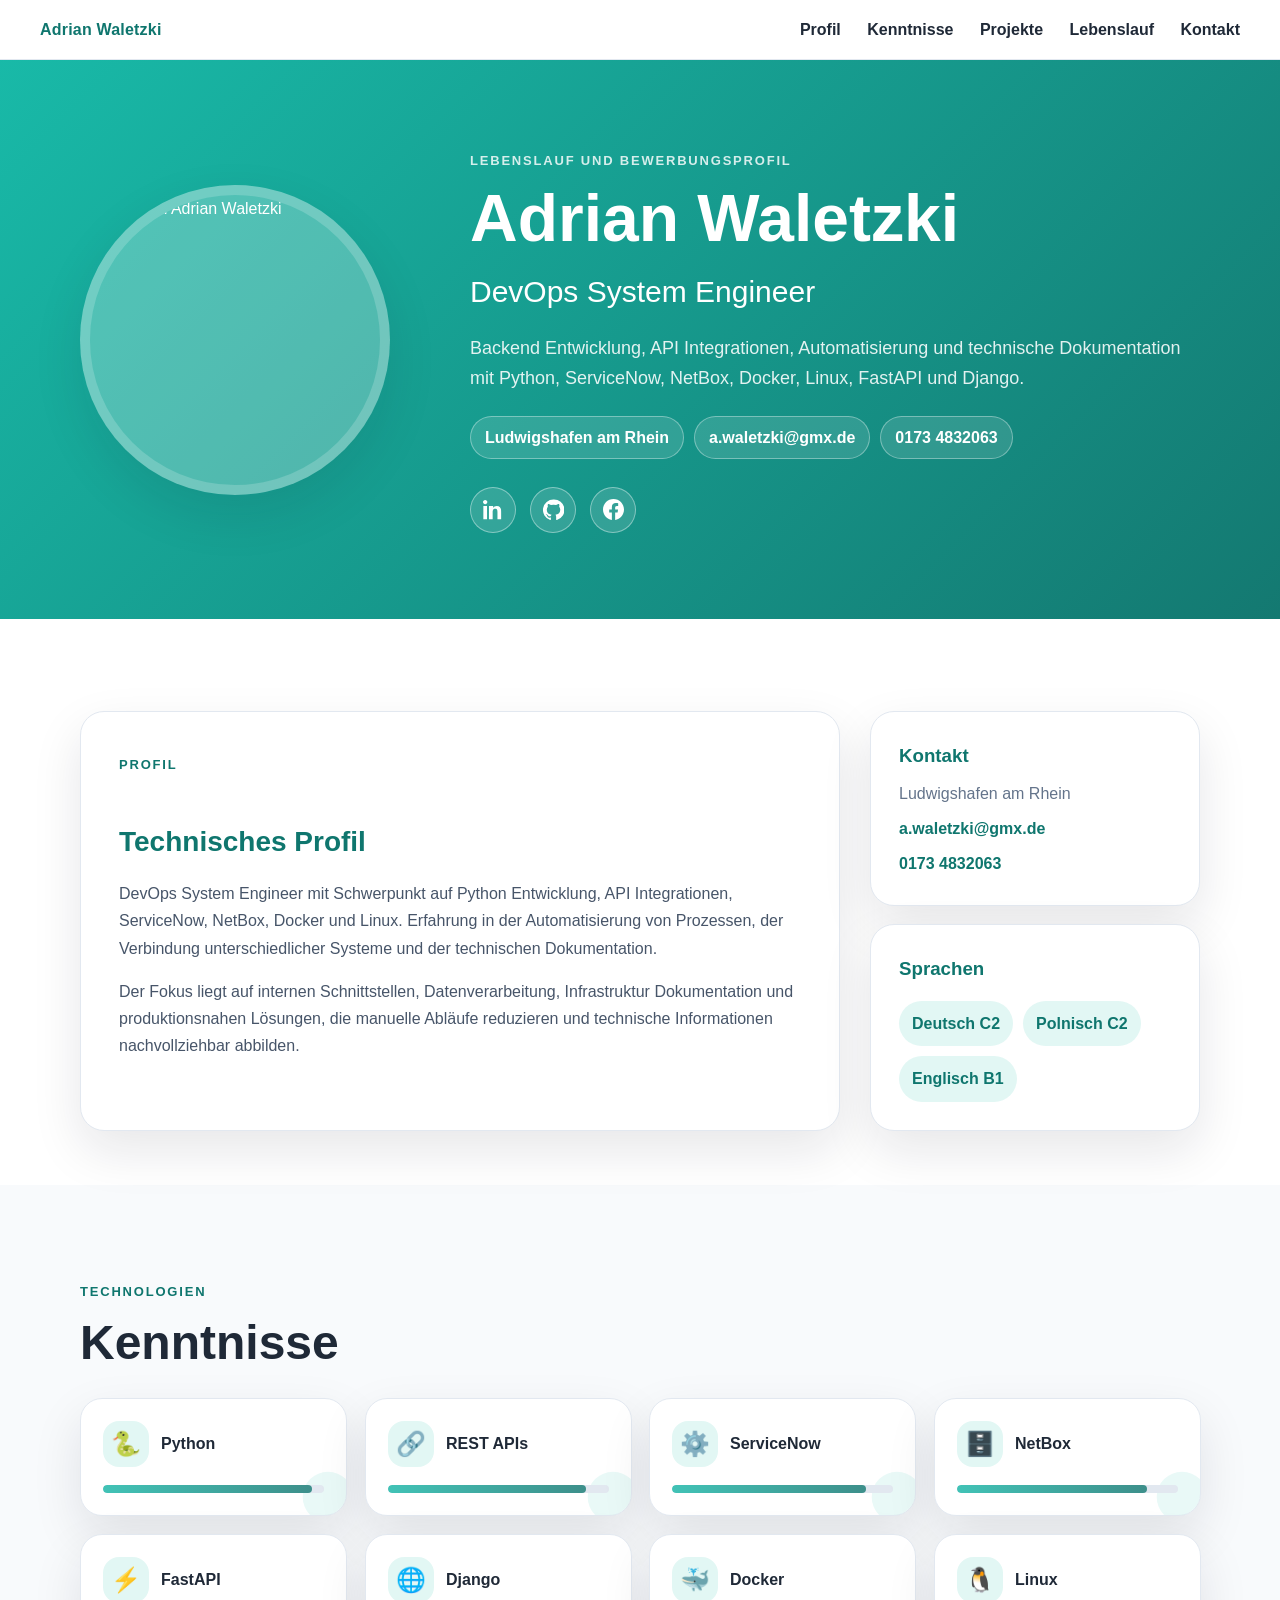
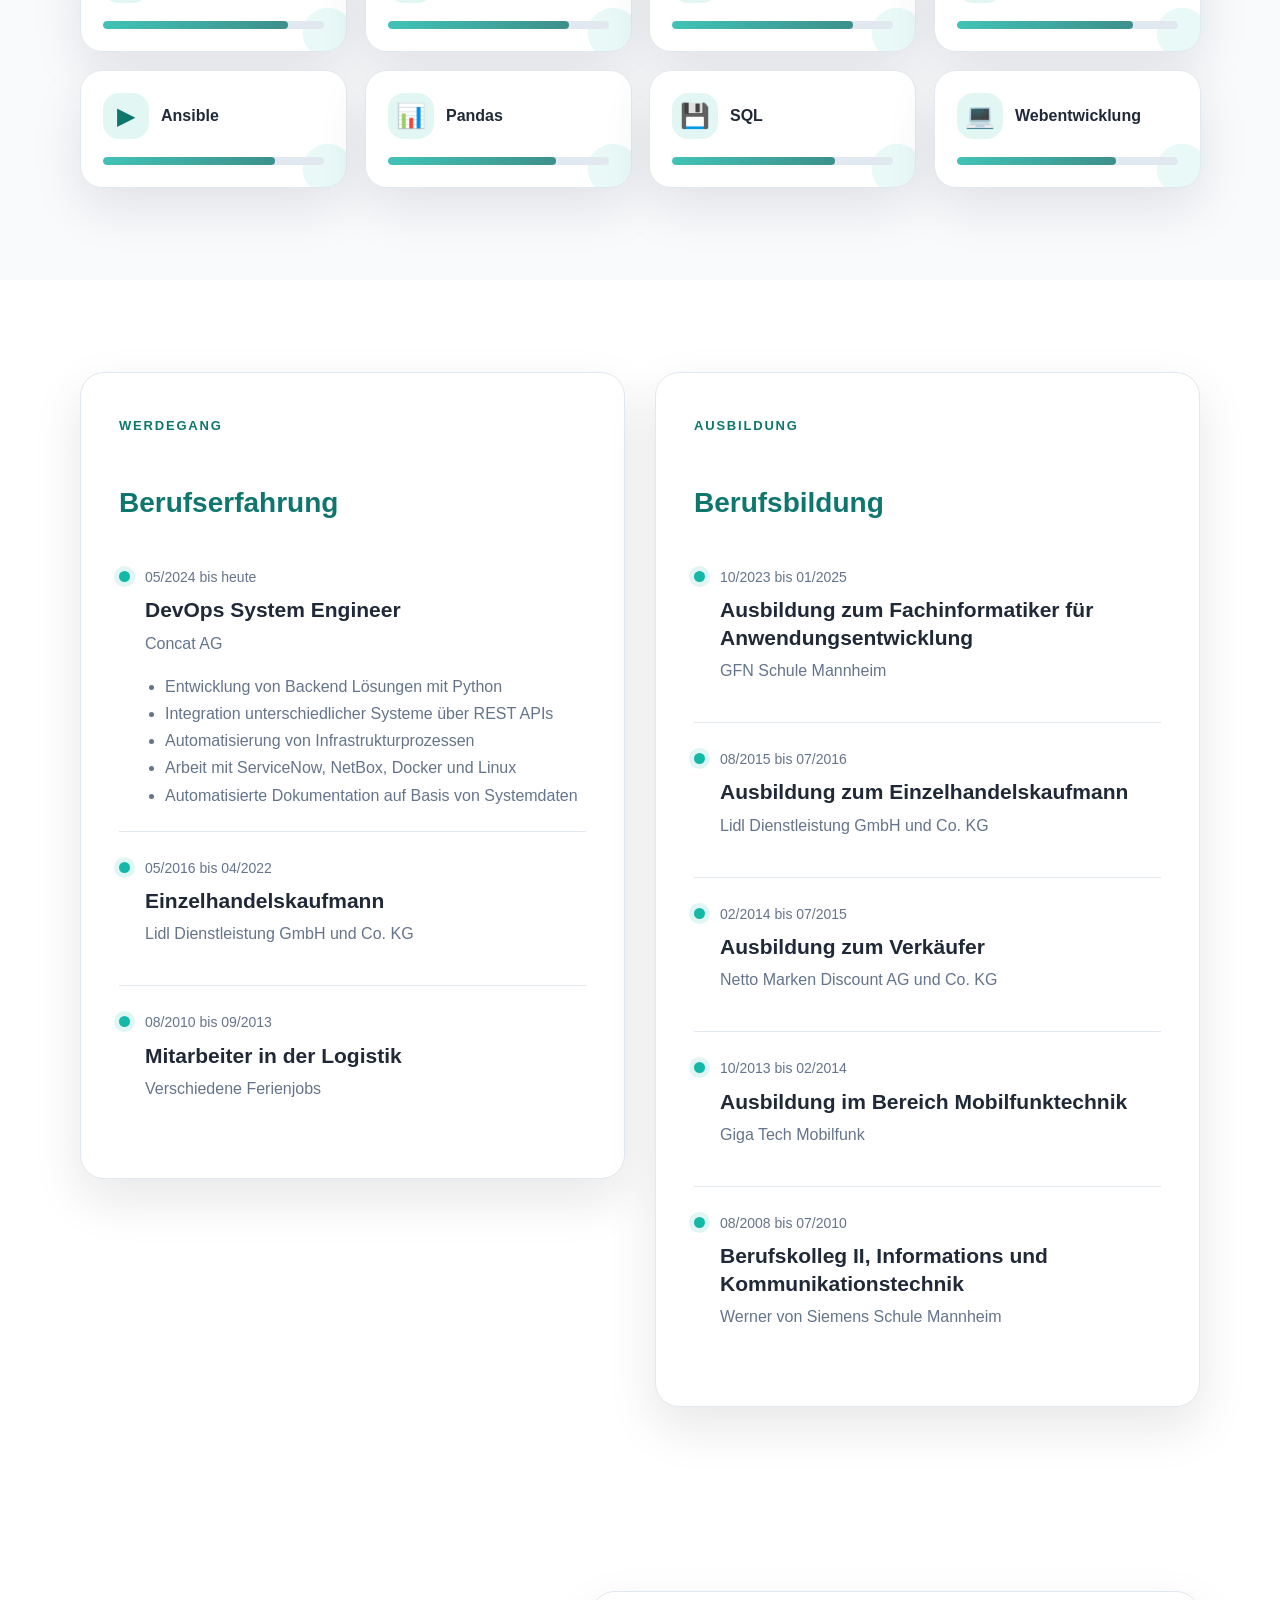
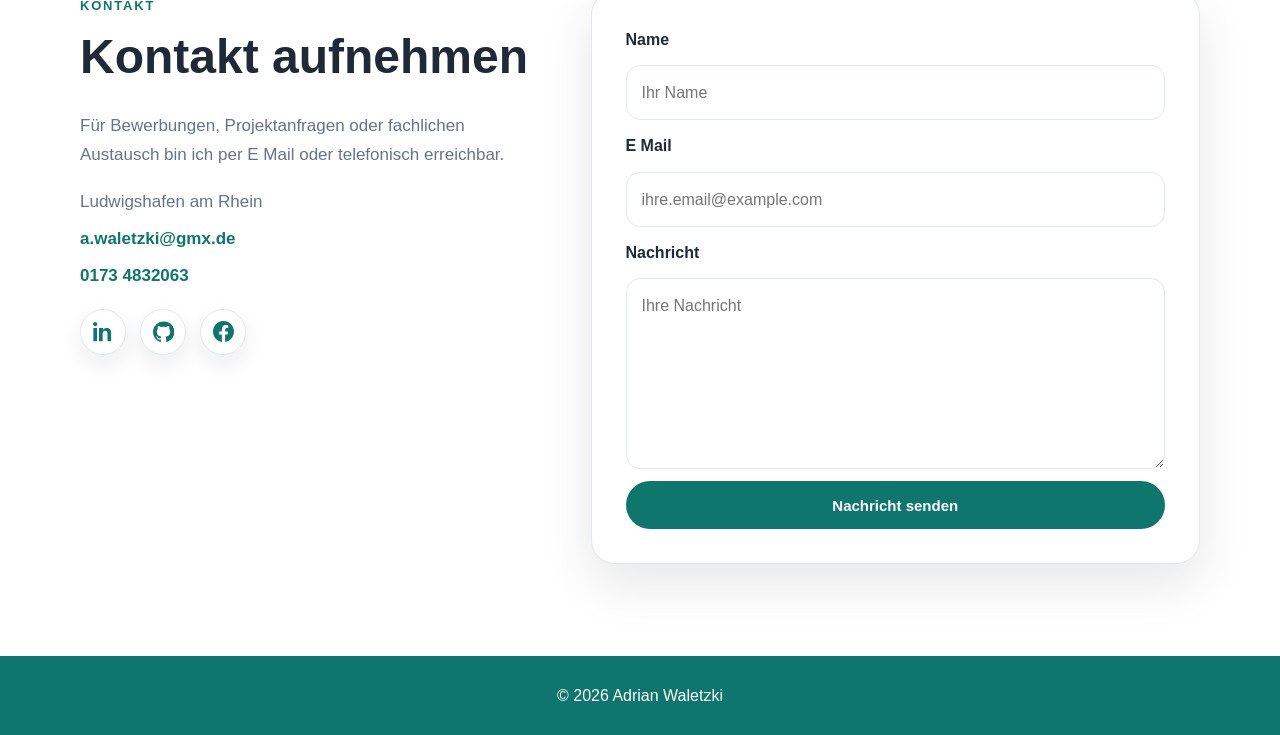
==== lebenslauf.html @ a7248566 "Add files via upload" ====
<!DOCTYPE html>
<html lang="de">
<head>
    <meta charset="UTF-8">
    <meta name="viewport" content="width=device-width, initial-scale=1.0">
    <meta name="description" content="Lebenslauf von Adrian Waletzki, DevOps System Engineer mit Schwerpunkt Python, Automatisierung, ServiceNow, NetBox, FastAPI, Docker und Linux.">
    <title>Lebenslauf | Adrian Waletzki</title>
    <link rel="stylesheet" href="style.css">
</head>
<body>

<nav class="nav">
    <a href="index.html" class="logo">Adrian Waletzki</a>
    <button class="nav-toggle" aria-label="Navigation öffnen">☰</button>
    <div class="nav-links">
        <a href="index.html#profil">Profil</a>
        <a href="index.html#kenntnisse">Kenntnisse</a>
        <a href="index.html#projekte">Projekte</a>
        <a href="lebenslauf.html">Lebenslauf</a>
        <a href="#kontakt">Kontakt</a>
    </div>
</nav>

<header class="cv-hero">
    <div class="container cv-hero-inner">
        <img src="assets/profile.jpg" alt="Profilbild Adrian Waletzki" class="cv-image">
        <div class="cv-hero-content">
            <span class="eyebrow">Lebenslauf und Bewerbungsprofil</span>
            <h1>Adrian Waletzki</h1>
            <h2>DevOps System Engineer</h2>
            <p>Backend Entwicklung, API Integrationen, Automatisierung und technische Dokumentation mit Python, ServiceNow, NetBox, Docker, Linux, FastAPI und Django.</p>
            <div class="cv-quick-info">
                <span>Ludwigshafen am Rhein</span>
                <a href="mailto:a.waletzki@gmx.de">a.waletzki@gmx.de</a>
                <a href="tel:+491734832063">0173 4832063</a>
            </div>
            <div class="social-links" aria-label="Profile und externe Links">
                <a href="https://www.linkedin.com/in/adrian-waletzki-9a94a0368/" target="_blank" rel="noopener noreferrer" aria-label="LinkedIn"><svg viewBox="0 0 24 24"><path d="M4.98 3.5C4.98 4.88 3.86 6 2.5 6S0 4.88 0 3.5 1.12 1 2.5 1s2.48 1.12 2.48 2.5zM.4 8h4.2v15H.4V8zm7.2 0h4.02v2.05h.06c.56-1.06 1.94-2.18 3.99-2.18 4.27 0 5.06 2.81 5.06 6.46V23h-4.2v-7.69c0-1.83-.03-4.19-2.55-4.19-2.56 0-2.95 2-2.95 4.06V23h-4.2V8z"/></svg></a>
                <a href="https://github.com/Adrian-Waletzki" target="_blank" rel="noopener noreferrer" aria-label="GitHub"><svg viewBox="0 0 24 24"><path d="M12 .5A12 12 0 0 0 8.2 23.9c.6.11.82-.26.82-.58v-2.1c-3.34.73-4.04-1.42-4.04-1.42-.55-1.39-1.34-1.76-1.34-1.76-1.09-.75.08-.73.08-.73 1.21.08 1.85 1.24 1.85 1.24 1.07 1.84 2.81 1.31 3.5 1 .11-.78.42-1.31.76-1.61-2.66-.3-5.46-1.33-5.46-5.93 0-1.31.47-2.38 1.24-3.22-.12-.3-.54-1.52.12-3.18 0 0 1.01-.32 3.3 1.23a11.4 11.4 0 0 1 6 0c2.29-1.55 3.3-1.23 3.3-1.23.66 1.66.24 2.88.12 3.18.77.84 1.24 1.91 1.24 3.22 0 4.61-2.8 5.62-5.47 5.92.43.37.81 1.1.81 2.22v3.29c0 .32.22.69.82.58A12 12 0 0 0 12 .5z"/></svg></a>
                <a href="https://www.facebook.com/adrian.waletzki" target="_blank" rel="noopener noreferrer" aria-label="Facebook">
                    <svg viewBox="0 0 24 24"><path d="M24 12.07C24 5.4 18.63 0 12 0S0 5.4 0 12.07C0 18.1 4.39 23.1 10.13 24v-8.44H7.08v-3.49h3.05V9.41c0-3.03 1.79-4.7 4.53-4.7 1.31 0 2.68.24 2.68.24v2.96h-1.5c-1.49 0-1.95.93-1.95 1.88v2.28h3.32l-.53 3.49h-2.79V24C19.61 23.1 24 18.1 24 12.07z"/></svg></a>
                <!-- <a href="#" target="_blank" rel="noopener" aria-label="Instagram"><svg viewBox="0 0 24 24"><path d="M7.5 2h9A5.5 5.5 0 0 1 22 7.5v9a5.5 5.5 0 0 1-5.5 5.5h-9A5.5 5.5 0 0 1 2 16.5v-9A5.5 5.5 0 0 1 7.5 2zm0 2A3.5 3.5 0 0 0 4 7.5v9A3.5 3.5 0 0 0 7.5 20h9a3.5 3.5 0 0 0 3.5-3.5v-9A3.5 3.5 0 0 0 16.5 4h-9zm4.5 3.5A4.5 4.5 0 1 1 12 16.5 4.5 4.5 0 0 1 12 7.5zm0 2A2.5 2.5 0 1 0 12 14.5 2.5 2.5 0 0 0 12 9.5zm4.75-2.75a1 1 0 1 1-1 1 1 1 0 0 1 1-1z"/></svg></a> -->
             </div>
        </div>
    </div>
</header>

<main>
    <section class="section cv-overview-section">
        <div class="container cv-overview-grid">
            <article class="cv-main cv-profile-card">
                <span class="section-label">Profil</span>
                <h2>Technisches Profil</h2>
                <p>DevOps System Engineer mit Schwerpunkt auf Python Entwicklung, API Integrationen, ServiceNow, NetBox, Docker und Linux. Erfahrung in der Automatisierung von Prozessen, der Verbindung unterschiedlicher Systeme und der technischen Dokumentation.</p>
                <p>Der Fokus liegt auf internen Schnittstellen, Datenverarbeitung, Infrastruktur Dokumentation und produktionsnahen Lösungen, die manuelle Abläufe reduzieren und technische Informationen nachvollziehbar abbilden.</p>
            </article>

            <aside class="cv-info-panel">
                <div class="cv-info-card">
                    <h3>Kontakt</h3>
                    <p>Ludwigshafen am Rhein</p>
                    <p><a href="mailto:a.waletzki@gmx.de">a.waletzki@gmx.de</a></p>
                    <p><a href="tel:+491734832063">0173 4832063</a></p>
                </div>
                <div class="cv-info-card">
                    <h3>Sprachen</h3>
                    <div class="language-badges">
                        <span>Deutsch C2</span>
                        <span>Polnisch C2</span>
                        <span>Englisch B1</span>
                    </div>
                </div>
            </aside>
        </div>
    </section>

    <section class="section gray" id="cv-kenntnisse">
        <div class="container">
            <span class="section-label">Technologien</span>
            <h2>Kenntnisse</h2>
            <div class="cv-skill-grid">
                <div class="cv-skill-card" style="--value: 95%"><div class="skill-head"><span class="skill-icon">🐍</span><span>Python</span></div><div class="cv-skill-bar"><span></span></div></div>
                <div class="cv-skill-card" style="--value: 90%"><div class="skill-head"><span class="skill-icon">🔗</span><span>REST APIs</span></div><div class="cv-skill-bar"><span></span></div></div>
                <div class="cv-skill-card" style="--value: 88%"><div class="skill-head"><span class="skill-icon">⚙️</span><span>ServiceNow</span></div><div class="cv-skill-bar"><span></span></div></div>
                <div class="cv-skill-card" style="--value: 86%"><div class="skill-head"><span class="skill-icon">🗄️</span><span>NetBox</span></div><div class="cv-skill-bar"><span></span></div></div>
                <div class="cv-skill-card" style="--value: 84%"><div class="skill-head"><span class="skill-icon">⚡</span><span>FastAPI</span></div><div class="cv-skill-bar"><span></span></div></div>
                <div class="cv-skill-card" style="--value: 82%"><div class="skill-head"><span class="skill-icon">🌐</span><span>Django</span></div><div class="cv-skill-bar"><span></span></div></div>
                <div class="cv-skill-card" style="--value: 82%"><div class="skill-head"><span class="skill-icon">🐳</span><span>Docker</span></div><div class="cv-skill-bar"><span></span></div></div>
                <div class="cv-skill-card" style="--value: 80%"><div class="skill-head"><span class="skill-icon">🐧</span><span>Linux</span></div><div class="cv-skill-bar"><span></span></div></div>
                <div class="cv-skill-card" style="--value: 78%"><div class="skill-head"><span class="skill-icon">▶</span><span>Ansible</span></div><div class="cv-skill-bar"><span></span></div></div>
                <div class="cv-skill-card" style="--value: 76%"><div class="skill-head"><span class="skill-icon">📊</span><span>Pandas</span></div><div class="cv-skill-bar"><span></span></div></div>
                <div class="cv-skill-card" style="--value: 74%"><div class="skill-head"><span class="skill-icon">💾</span><span>SQL</span></div><div class="cv-skill-bar"><span></span></div></div>
                <div class="cv-skill-card" style="--value: 72%"><div class="skill-head"><span class="skill-icon">💻</span><span>Webentwicklung</span></div><div class="cv-skill-bar"><span></span></div></div>
            </div>
        </div>
    </section>

    <section class="section">
        <div class="container cv-content-grid">
            <section class="cv-main">
                <span class="section-label">Werdegang</span>
                <h2>Berufserfahrung</h2>
                <div class="cv-timeline-item">
                    <span>05/2024 bis heute</span>
                    <h3>DevOps System Engineer</h3>
                    <p>Concat AG</p>
                    <ul>
                        <li>Entwicklung von Backend Lösungen mit Python</li>
                        <li>Integration unterschiedlicher Systeme über REST APIs</li>
                        <li>Automatisierung von Infrastrukturprozessen</li>
                        <li>Arbeit mit ServiceNow, NetBox, Docker und Linux</li>
                        <li>Automatisierte Dokumentation auf Basis von Systemdaten</li>
                    </ul>
                </div>
                <div class="cv-timeline-item">
                    <span>05/2016 bis 04/2022</span>
                    <h3>Einzelhandelskaufmann</h3>
                    <p>Lidl Dienstleistung GmbH und Co. KG</p>
                </div>
                <div class="cv-timeline-item">
                    <span>08/2010 bis 09/2013</span>
                    <h3>Mitarbeiter in der Logistik</h3>
                    <p>Verschiedene Ferienjobs</p>
                </div>
            </section>

            <section class="cv-main">
                <span class="section-label">Ausbildung</span>
                <h2>Berufsbildung</h2>
                <div class="cv-timeline-item"><span>10/2023 bis 01/2025</span><h3>Ausbildung zum Fachinformatiker für Anwendungsentwicklung</h3><p>GFN Schule Mannheim</p></div>
                <div class="cv-timeline-item"><span>08/2015 bis 07/2016</span><h3>Ausbildung zum Einzelhandelskaufmann</h3><p>Lidl Dienstleistung GmbH und Co. KG</p></div>
                <div class="cv-timeline-item"><span>02/2014 bis 07/2015</span><h3>Ausbildung zum Verkäufer</h3><p>Netto Marken Discount AG und Co. KG</p></div>
                <div class="cv-timeline-item"><span>10/2013 bis 02/2014</span><h3>Ausbildung im Bereich Mobilfunktechnik</h3><p>Giga Tech Mobilfunk</p></div>
                <div class="cv-timeline-item"><span>08/2008 bis 07/2010</span><h3>Berufskolleg II, Informations und Kommunikationstechnik</h3><p>Werner von Siemens Schule Mannheim</p></div>
            </section>
        </div>
    </section>

    <section id="kontakt" class="section">
        <div class="container contact-layout">
            <div>
                <span class="section-label">Kontakt</span>
                <h2>Kontakt aufnehmen</h2>
                <p>Für Bewerbungen, Projektanfragen oder fachlichen Austausch bin ich per E Mail oder telefonisch erreichbar.</p>
                <div class="contact-box">
                    <p>Ludwigshafen am Rhein</p>
                    <p><a href="mailto:a.waletzki@gmx.de">a.waletzki@gmx.de</a></p>
                    <p><a href="tel:+491734832063">0173 4832063</a></p>
                    <div class="social-links contact-social" aria-label="Weitere Profile">
                        <a href="https://www.linkedin.com/in/adrian-waletzki-9a94a0368/" target="_blank" rel="noopener noreferrer" aria-label="LinkedIn"><svg viewBox="0 0 24 24"><path d="M4.98 3.5C4.98 4.88 3.86 6 2.5 6S0 4.88 0 3.5 1.12 1 2.5 1s2.48 1.12 2.48 2.5zM.4 8h4.2v15H.4V8zm7.2 0h4.02v2.05h.06c.56-1.06 1.94-2.18 3.99-2.18 4.27 0 5.06 2.81 5.06 6.46V23h-4.2v-7.69c0-1.83-.03-4.19-2.55-4.19-2.56 0-2.95 2-2.95 4.06V23h-4.2V8z"/></svg></a>
                        <a href="https://github.com/Adrian-Waletzki" target="_blank" rel="noopener noreferrer" aria-label="GitHub"><svg viewBox="0 0 24 24"><path d="M12 .5A12 12 0 0 0 8.2 23.9c.6.11.82-.26.82-.58v-2.1c-3.34.73-4.04-1.42-4.04-1.42-.55-1.39-1.34-1.76-1.34-1.76-1.09-.75.08-.73.08-.73 1.21.08 1.85 1.24 1.85 1.24 1.07 1.84 2.81 1.31 3.5 1 .11-.78.42-1.31.76-1.61-2.66-.3-5.46-1.33-5.46-5.93 0-1.31.47-2.38 1.24-3.22-.12-.3-.54-1.52.12-3.18 0 0 1.01-.32 3.3 1.23a11.4 11.4 0 0 1 6 0c2.29-1.55 3.3-1.23 3.3-1.23.66 1.66.24 2.88.12 3.18.77.84 1.24 1.91 1.24 3.22 0 4.61-2.8 5.62-5.47 5.92.43.37.81 1.1.81 2.22v3.29c0 .32.22.69.82.58A12 12 0 0 0 12 .5z"/></svg></a>
                        <a href="https://www.facebook.com/adrian.waletzki" target="_blank" rel="noopener noreferrer" aria-label="Facebook">
                            <svg viewBox="0 0 24 24"><path d="M24 12.07C24 5.4 18.63 0 12 0S0 5.4 0 12.07C0 18.1 4.39 23.1 10.13 24v-8.44H7.08v-3.49h3.05V9.41c0-3.03 1.79-4.7 4.53-4.7 1.31 0 2.68.24 2.68.24v2.96h-1.5c-1.49 0-1.95.93-1.95 1.88v2.28h3.32l-.53 3.49h-2.79V24C19.61 23.1 24 18.1 24 12.07z"/></svg></a>
                        <!-- <a href="#" target="_blank" rel="noopener" aria-label="Instagram"><svg viewBox="0 0 24 24"><path d="M7.5 2h9A5.5 5.5 0 0 1 22 7.5v9a5.5 5.5 0 0 1-5.5 5.5h-9A5.5 5.5 0 0 1 2 16.5v-9A5.5 5.5 0 0 1 7.5 2zm0 2A3.5 3.5 0 0 0 4 7.5v9A3.5 3.5 0 0 0 7.5 20h9a3.5 3.5 0 0 0 3.5-3.5v-9A3.5 3.5 0 0 0 16.5 4h-9zm4.5 3.5A4.5 4.5 0 1 1 12 16.5 4.5 4.5 0 0 1 12 7.5zm0 2A2.5 2.5 0 1 0 12 14.5 2.5 2.5 0 0 0 12 9.5zm4.75-2.75a1 1 0 1 1-1 1 1 1 0 0 1 1-1z"/></svg></a> -->
                    </div>
                </div>
            </div>
            <form class="contact-form" action="https://formspree.io/f/mlgkvjvy" method="post">
                <label for="name">Name</label>
                <input id="name" name="name" type="text" placeholder="Ihr Name">
                <label for="email">E Mail</label>
                <input id="email" name="email" type="email" placeholder="ihre.email@example.com">
                <label for="message">Nachricht</label>
                <textarea id="message" name="message" rows="6" placeholder="Ihre Nachricht"></textarea>
                <button class="btn primary" type="submit">Nachricht senden</button>
            </form>
        </div>
    </section>
</main>

<footer>
    <p>© 2026 Adrian Waletzki</p>
</footer>

<script src="script.js"></script>
</body>
</html>
---- style.css ----
:root {
    --primary: #14b8a6;
    --primary-dark: #0f766e;
    --accent: #fb923c;

    --text: #1f2937;
    --muted: #64748b;
    --soft: #f8fafc;
    --line: #e2e8f0;
    --white: #ffffff;

    --shadow: 0 20px 50px rgba(15, 23, 42, 0.10);
    --shadow-hover: 0 28px 70px rgba(15, 23, 42, 0.18);

    --profile-size: 310px;
    --profile-border: 10px solid rgba(255, 255, 255, 0.18);
}

/* =========================================================
   Basis
   ========================================================= */

* {
    box-sizing: border-box;
    margin: 0;
    padding: 0;
}

html {
    scroll-behavior: smooth;
}

body {
    font-family: Arial, Helvetica, sans-serif;
    background: var(--white);
    color: var(--text);
    line-height: 1.7;
}

a {
    color: inherit;
}

.container {
    width: min(1120px, 100%);
    margin: 0 auto;
}

.section {
    padding: 92px 20px;
}

.gray {
    background: var(--soft);
}

.section h2 {
    font-size: clamp(32px, 4vw, 48px);
    line-height: 1.15;
    margin-bottom: 28px;
}

.eyebrow,
.section-label,
.project-tag {
    display: inline-block;
    color: var(--primary-dark);
    font-size: 13px;
    letter-spacing: 1.8px;
    text-transform: uppercase;
    font-weight: 800;
    margin-bottom: 12px;
}

.hidden {
    opacity: 0;
    transform: translateY(24px);
}

.visible {
    opacity: 1;
    transform: translateY(0);
    transition: opacity 0.55s ease, transform 0.55s ease;
}

/* =========================================================
   Navigation
   ========================================================= */

.nav {
    position: sticky;
    top: 0;
    z-index: 100;
    background: rgba(255, 255, 255, 0.94);
    border-bottom: 1px solid var(--line);
    padding: 16px 40px;
    display: flex;
    justify-content: space-between;
    align-items: center;
    backdrop-filter: blur(16px);
}

.nav a {
    color: var(--text);
    text-decoration: none;
    margin-left: 22px;
    font-weight: 600;
}

.nav .logo {
    margin-left: 0;
    color: var(--primary-dark);
    font-weight: 800;
    letter-spacing: 0.2px;
}

.nav a:hover {
    color: var(--primary);
}

.nav-toggle {
    display: none;
    border: 0;
    background: transparent;
    font-size: 28px;
    color: var(--primary-dark);
    cursor: pointer;
}

/* =========================================================
   Startseite Hero
   ========================================================= */

.hero {
    min-height: 760px;
    background: linear-gradient(135deg, rgba(20, 184, 166, 0.97), rgba(15, 118, 110, 0.96));
    color: var(--white);
    display: flex;
    align-items: center;
    position: relative;
    overflow: hidden;
}

.hero::after {
    content: "PORTFOLIO";
    position: absolute;
    right: -40px;
    bottom: 35px;
    font-size: 118px;
    font-weight: 900;
    letter-spacing: 8px;
    color: rgba(255, 255, 255, 0.08);
}

.hero-inner {
    width: min(1160px, calc(100% - 40px));
    margin: 0 auto;
    display: grid;
    grid-template-columns: 320px 1fr;
    gap: 70px;
    align-items: center;
    position: relative;
    z-index: 1;
}

.hero-photo-wrap {
    width: var(--profile-size);
    height: var(--profile-size);
    border-radius: 50%;
    padding: 12px;
    background: rgba(255, 255, 255, 0.18);
    box-shadow: var(--shadow);
}

.profile-image {
    width: 100%;
    height: 100%;
    object-fit: cover;
    border-radius: 50%;
    background: rgba(255, 255, 255, 0.25);
}

.eyebrow {
    color: rgba(255, 255, 255, 0.82);
}

.hero h1 {
    font-size: clamp(48px, 7vw, 92px);
    line-height: 0.98;
    margin-bottom: 18px;
    letter-spacing: 1px;
}

.hero h2 {
    font-size: clamp(22px, 3vw, 36px);
    font-weight: 400;
    margin-bottom: 20px;
}

.hero p {
    max-width: 740px;
    color: rgba(255, 255, 255, 0.88);
    font-size: 18px;
}

.hero-buttons,
.social-links {
    display: flex;
    flex-wrap: wrap;
    gap: 14px;
    margin-top: 28px;
}

/* =========================================================
   Buttons und Social Icons
   ========================================================= */

.btn {
    display: inline-flex;
    align-items: center;
    justify-content: center;
    min-height: 48px;
    padding: 12px 24px;
    border-radius: 999px;
    text-decoration: none;
    font-weight: 800;
    border: 1px solid transparent;
    cursor: pointer;
    font-size: 15px;
    transition: transform 0.25s ease, box-shadow 0.25s ease, background 0.25s ease;
}

.btn:hover {
    transform: translateY(-2px);
    box-shadow: 0 14px 28px rgba(15, 23, 42, 0.18);
}

.btn.primary {
    background: var(--white);
    color: var(--primary-dark);
}

.btn.secondary {
    color: var(--white);
    border-color: rgba(255, 255, 255, 0.45);
}

.contact-form .btn.primary {
    background: var(--primary-dark);
    color: var(--white);
}

.social-links a {
    width: 46px;
    height: 46px;
    display: inline-flex;
    align-items: center;
    justify-content: center;
    color: var(--white);
    text-decoration: none;
    border: 1px solid rgba(255, 255, 255, 0.40);
    border-radius: 50%;
    background: rgba(255, 255, 255, 0.13);
    transition: transform 0.25s ease, box-shadow 0.25s ease, background 0.25s ease, border-color 0.25s ease;
}

.social-links a:hover {
    transform: translateY(-4px) scale(1.08);
    background: var(--white);
    border-color: var(--white);
    color: var(--primary-dark);
    box-shadow: 0 18px 36px rgba(15, 23, 42, 0.20);
}

.social-links svg {
    width: 21px;
    height: 21px;
    fill: currentColor;
}

.contact-social {
    margin-top: 18px;
}

.contact-social a {
    color: var(--primary-dark);
    border-color: var(--line);
    background: var(--white);
    box-shadow: 0 10px 22px rgba(15, 23, 42, 0.08);
}

.contact-social a:hover {
    color: var(--white);
    background: var(--primary-dark);
    border-color: var(--primary-dark);
}

/* =========================================================
   Startseite Inhalte
   ========================================================= */

.two-column,
.contact-layout {
    display: grid;
    grid-template-columns: 0.85fr 1.15fr;
    gap: 60px;
    align-items: start;
}

.text-block p,
.contact-layout p {
    color: var(--muted);
    margin-bottom: 18px;
    font-size: 17px;
}

.highlight-list {
    display: grid;
    gap: 18px;
}

.highlight-list div {
    background: var(--white);
    border: 1px solid var(--line);
    border-radius: 18px;
    padding: 18px 22px;
    box-shadow: 0 12px 28px rgba(15, 23, 42, 0.07);
}

/* =========================================================
   Skill Karten Startseite
   ========================================================= */

.skills-grid {
    display: grid;
    grid-template-columns: repeat(3, 1fr);
    gap: 18px;
}

.skill-card {
    position: relative;
    overflow: hidden;
    background: var(--white);
    border: 1px solid var(--line);
    border-radius: 24px;
    box-shadow: var(--shadow);
    padding: 24px;
    transition: transform 0.28s ease, box-shadow 0.28s ease, border-color 0.28s ease;
    will-change: transform;
}

.skill-card::before {
    content: "";
    position: absolute;
    inset: 0;
    background: linear-gradient(135deg, rgba(20, 184, 166, 0.12), rgba(251, 146, 60, 0.10));
    opacity: 0;
    transition: opacity 0.28s ease;
    pointer-events: none;
}

.skill-card::after {
    content: attr(data-watermark);
    position: absolute;
    right: 16px;
    bottom: -20px;
    font-size: 86px;
    font-weight: 900;
    line-height: 1;
    color: rgba(15, 118, 110, 0.055);
    pointer-events: none;
    transition: transform 0.28s ease, color 0.28s ease;
}

.skill-card:hover {
    transform: translateY(-8px) scale(1.025);
    border-color: rgba(20, 184, 166, 0.45);
    box-shadow: var(--shadow-hover);
}

.skill-card:hover::before {
    opacity: 1;
}

.skill-card:hover::after {
    transform: scale(1.08) translateY(-4px);
    color: rgba(15, 118, 110, 0.10);
}

.skill-head {
    display: flex;
    align-items: center;
    gap: 12px;
    position: relative;
    z-index: 2;
}

.skill-icon {
    width: 46px;
    height: 46px;
    border-radius: 16px;
    display: inline-flex;
    align-items: center;
    justify-content: center;
    background: rgba(20, 184, 166, 0.12);
    color: var(--primary-dark);
    font-size: 24px;
    transition: transform 0.28s ease, background 0.28s ease, box-shadow 0.28s ease, color 0.28s ease;
}

.skill-card span {
    display: block;
    color: var(--primary-dark);
    font-size: 22px;
    font-weight: 800;
    margin-bottom: 8px;
    position: relative;
}

.skill-card small {
    color: var(--muted);
    position: relative;
}

.skill-card:hover .skill-icon {
    transform: scale(1.14) rotate(-4deg);
    background: var(--primary-dark);
    color: var(--white);
    box-shadow: 0 14px 28px rgba(15, 118, 110, 0.20);
}

/* =========================================================
   Balken "Was ich einbringe"
   ========================================================= */

.highlight-bar {
    position: relative;
    overflow: hidden;
    background: var(--white);
    border: 1px solid var(--line);
    border-radius: 20px;
    padding: 20px 24px;
    min-height: 74px;
    box-shadow: 0 12px 28px rgba(15, 23, 42, 0.07);
    display: flex;
    align-items: center;
    justify-content: space-between;
    gap: 18px;
    transition: transform 0.28s ease, box-shadow 0.28s ease, border-color 0.28s ease;
}

.highlight-bar::before {
    content: "";
    position: absolute;
    inset: 0 auto 0 0;
    width: 0;
    background: linear-gradient(90deg, rgba(20, 184, 166, 0.18), rgba(20, 184, 166, 0.07));
    transition: width 0.85s cubic-bezier(0.2, 0.8, 0.2, 1);
}

.highlight-bar::after {
    content: "";
    position: absolute;
    left: 18px;
    right: 18px;
    bottom: 12px;
    height: 7px;
    border-radius: 999px;
    background: linear-gradient(90deg, var(--primary), var(--primary-dark));
    width: 0;
    max-width: calc(100% - 36px);
    transition: width 0.85s cubic-bezier(0.2, 0.8, 0.2, 1);
}

.highlight-bar span,
.highlight-bar strong {
    position: relative;
    z-index: 2;
}

.highlight-bar strong {
    color: var(--primary-dark);
    font-size: 18px;
}

.highlight-bar:hover,
.highlight-bar.visible {
    transform: translateY(-6px);
    border-color: rgba(20, 184, 166, 0.45);
    box-shadow: var(--shadow-hover);
}

.highlight-bar:hover::before,
.highlight-bar.visible::before,
.highlight-bar:hover::after,
.highlight-bar.visible::after {
    width: var(--value);
}

/* =========================================================
   Projektkarten
   ========================================================= */

.project-grid {
    display: grid;
    grid-template-columns: repeat(2, 1fr);
    gap: 22px;
}

.project-card {
    position: relative;
    overflow: hidden;
    background: var(--white);
    border: 1px solid var(--line);
    border-radius: 24px;
    box-shadow: var(--shadow);
    padding: 28px;
    transition: transform 0.28s ease, box-shadow 0.28s ease, border-color 0.28s ease;
    will-change: transform;
}

.project-card::before {
    content: "";
    position: absolute;
    inset: 0;
    background: linear-gradient(135deg, rgba(20, 184, 166, 0.12), rgba(251, 146, 60, 0.10));
    opacity: 0;
    transition: opacity 0.28s ease;
    pointer-events: none;
}

.project-card::after {
    content: "";
    position: absolute;
    top: 0;
    left: 28px;
    right: 28px;
    height: 4px;
    border-radius: 0 0 999px 999px;
    background: linear-gradient(90deg, var(--primary), var(--accent));
    transform: scaleX(0.22);
    transform-origin: left;
    transition: transform 0.28s ease;
}

.project-card:hover {
    transform: translateY(-8px) scale(1.025);
    border-color: rgba(20, 184, 166, 0.45);
    box-shadow: var(--shadow-hover);
}

.project-card:hover::before {
    opacity: 1;
}

.project-card:hover::after {
    transform: scaleX(1);
}

.project-card h3 {
    font-size: 23px;
    line-height: 1.25;
    margin-bottom: 14px;
    position: relative;
}

.project-card p {
    color: var(--muted);
    position: relative;
}

.project-tag {
    color: var(--primary-dark);
    margin-bottom: 14px;
    position: relative;
}

/* =========================================================
   Kontakt
   ========================================================= */

.contact-box {
    max-width: 650px;
    margin: 0;
    text-align: left;
}

.contact-box p {
    margin-bottom: 8px;
    color: var(--muted);
}

.contact-box a {
    color: var(--primary-dark);
    text-decoration: none;
    font-weight: 700;
}

.contact-form {
    background: var(--white);
    border: 1px solid var(--line);
    border-radius: 24px;
    box-shadow: var(--shadow);
    padding: 34px;
    display: grid;
    gap: 12px;
}

.contact-form label {
    font-weight: 800;
    color: var(--text);
}

.contact-form input,
.contact-form textarea {
    width: 100%;
    border: 1px solid var(--line);
    border-radius: 14px;
    padding: 13px 15px;
    font: inherit;
    color: var(--text);
    outline: none;
}

.contact-form input:focus,
.contact-form textarea:focus {
    border-color: var(--primary);
    box-shadow: 0 0 0 4px rgba(20, 184, 166, 0.12);
}

/* =========================================================
   Lebenslauf Hero
   Profilbild ist bewusst auf die gleiche sichtbare Größe
   wie auf der Startseite gesetzt.
   ========================================================= */

.cv-hero {
    background: linear-gradient(135deg, rgba(20, 184, 166, 0.98), rgba(15, 118, 110, 0.98));
    color: var(--white);
    padding: 86px 20px;
}

.cv-hero-inner {
    display: grid;
    grid-template-columns: 320px 1fr;
    gap: 70px;
    align-items: center;
}

.cv-image {
    width: var(--profile-size);
    height: var(--profile-size);
    object-fit: cover;
    border-radius: 50%;
    border: var(--profile-border);
    box-shadow: var(--shadow);
    background: rgba(255, 255, 255, 0.25);
}

.cv-hero-content h1 {
    font-size: clamp(42px, 6vw, 66px);
    line-height: 1.05;
    margin-bottom: 12px;
}

.cv-hero-content h2 {
    font-size: clamp(22px, 3vw, 30px);
    font-weight: 500;
    margin-bottom: 16px;
}

.cv-hero-content p {
    max-width: 780px;
    color: rgba(255, 255, 255, 0.88);
    font-size: 18px;
}

.cv-quick-info {
    display: flex;
    flex-wrap: wrap;
    gap: 10px;
    margin-top: 22px;
}

.cv-quick-info span,
.cv-quick-info a {
    color: var(--white);
    text-decoration: none;
    border: 1px solid rgba(255, 255, 255, 0.35);
    background: rgba(255, 255, 255, 0.12);
    border-radius: 999px;
    padding: 7px 14px;
    font-weight: 700;
}

/* =========================================================
   Lebenslauf Profilbereich
   ========================================================= */

.cv-overview-section {
    padding-bottom: 54px;
}

.cv-overview-grid {
    display: grid;
    grid-template-columns: 1fr 330px;
    gap: 30px;
    align-items: stretch;
}

.cv-main,
.cv-info-card {
    background: var(--white);
    border: 1px solid var(--line);
    border-radius: 24px;
    box-shadow: var(--shadow);
}

.cv-main {
    padding: 38px;
}

.cv-main h2,
.cv-profile-card h2,
.cv-info-card h3 {
    color: var(--primary-dark);
}

.cv-main h2 {
    font-size: 28px;
    margin-bottom: 22px;
    margin-top: 38px;
}

.cv-main h2:first-child {
    margin-top: 0;
}

.cv-main p {
    text-align: left;
    margin: 0 0 16px;
    color: #475569;
}

.cv-info-panel {
    display: grid;
    gap: 18px;
}

.cv-info-card {
    padding: 28px;
}

.cv-info-card p {
    color: var(--muted);
    margin-top: 8px;
}

.cv-info-card a {
    color: var(--primary-dark);
    text-decoration: none;
    font-weight: 800;
}

.language-badges {
    display: flex;
    flex-wrap: wrap;
    gap: 10px;
    margin-top: 16px;
}

.language-badges span {
    border-radius: 999px;
    padding: 9px 13px;
    background: rgba(20, 184, 166, 0.12);
    color: var(--primary-dark);
    font-weight: 800;
}

/* =========================================================
   Lebenslauf Technologien
   ========================================================= */

.cv-skill-grid {
    display: grid;
    grid-template-columns: repeat(4, 1fr);
    gap: 18px;
}

.cv-skill-card {
    position: relative;
    overflow: hidden;
    background: var(--white);
    border: 1px solid var(--line);
    border-radius: 22px;
    box-shadow: var(--shadow);
    padding: 22px;
    transition: transform 0.28s ease, box-shadow 0.28s ease, border-color 0.28s ease, background 0.28s ease;
    will-change: transform;
    cursor: pointer;
}

.cv-skill-card::before {
    content: "";
    position: absolute;
    inset: 0;
    background: linear-gradient(135deg, rgba(20, 184, 166, 0.14), rgba(251, 146, 60, 0.10));
    opacity: 0;
    transition: opacity 0.28s ease;
    pointer-events: none;
}

.cv-skill-card::after {
    content: "";
    position: absolute;
    right: -28px;
    bottom: -28px;
    width: 92px;
    height: 92px;
    border-radius: 50%;
    background: rgba(20, 184, 166, 0.09);
    transform: scale(0.55);
    transition: transform 0.28s ease, background 0.28s ease;
    pointer-events: none;
}

.cv-skill-card:hover {
    transform: translateY(-14px) scale(1.055);
    border-color: rgba(20, 184, 166, 0.75);
    box-shadow: 0 30px 70px rgba(15, 23, 42, 0.22);
    background: linear-gradient(135deg, #ffffff, rgba(240, 253, 250, 0.96));
}

.cv-skill-card:hover::before {
    opacity: 1;
}

.cv-skill-card:hover::after {
    transform: scale(1.35);
    background: rgba(20, 184, 166, 0.20);
}

.cv-skill-card .skill-head {
    position: relative;
    z-index: 2;
}

.cv-skill-card .skill-head span:last-child {
    color: var(--text);
    font-weight: 900;
    transition: color 0.28s ease;
}

.cv-skill-card:hover .skill-icon {
    transform: scale(1.22) rotate(-7deg);
    background: var(--primary-dark);
    color: var(--white);
    box-shadow: 0 16px 32px rgba(15, 118, 110, 0.25);
}

.cv-skill-card:hover .skill-head span:last-child {
    color: var(--primary-dark);
}

.cv-skill-bar {
    position: relative;
    z-index: 2;
    height: 8px;
    background: #e2e8f0;
    border-radius: 999px;
    overflow: hidden;
    margin-top: 18px;
}

.cv-skill-bar span {
    display: block;
    height: 100%;
    width: var(--value);
    border-radius: inherit;
    background: linear-gradient(90deg, var(--primary), var(--primary-dark));
    opacity: 0.78;
    transition: width 0.65s cubic-bezier(0.2, 0.8, 0.2, 1), opacity 0.28s ease, box-shadow 0.28s ease;
}

.cv-skill-card:hover .cv-skill-bar span {
    width: 100%;
    opacity: 1;
    box-shadow: 0 0 18px rgba(20, 184, 166, 0.38);
}

.cv-skill-card .cv-skill-bar::after {
    content: "";
    position: absolute;
    inset: 0;
    border-radius: inherit;
    background: linear-gradient(90deg, transparent, rgba(255, 255, 255, 0.65), transparent);
    transform: translateX(-120%);
    transition: transform 0.65s ease;
}

.cv-skill-card:hover .cv-skill-bar::after {
    transform: translateX(120%);
}

/* =========================================================
   Lebenslauf Timeline
   ========================================================= */

.cv-content-grid {
    display: grid;
    grid-template-columns: 1fr 1fr;
    gap: 30px;
    align-items: start;
}

.cv-timeline-item {
    position: relative;
    padding: 22px 0 22px 26px;
    border-bottom: 1px solid var(--line);
}

.cv-timeline-item::before {
    content: "";
    position: absolute;
    left: 0;
    top: 30px;
    width: 11px;
    height: 11px;
    border-radius: 50%;
    background: var(--primary);
    box-shadow: 0 0 0 5px rgba(20, 184, 166, 0.13);
}

.cv-timeline-item:last-child {
    border-bottom: none;
}

.cv-timeline-item span {
    color: var(--muted);
    font-size: 14px;
}

.cv-timeline-item h3 {
    color: var(--text);
    font-size: 21px;
    line-height: 1.3;
    margin: 6px 0;
}

.cv-timeline-item p,
.cv-timeline-item li {
    color: var(--muted);
}

.cv-timeline-item ul {
    margin-top: 12px;
    padding-left: 20px;
}

.cv-item {
    padding: 22px 0;
    border-bottom: 1px solid var(--line);
}

.cv-item:last-child {
    border-bottom: none;
}

.cv-item span {
    display: inline-block;
    color: var(--muted);
    font-size: 14px;
    margin-bottom: 6px;
}

.cv-item h3 {
    color: var(--text);
    font-size: 21px;
    margin-bottom: 5px;
}

.cv-item ul {
    margin-top: 12px;
    padding-left: 20px;
}

.cv-item li {
    margin-bottom: 6px;
    color: #475569;
}

/* =========================================================
   Ältere Lebenslauf Klassen als Fallback
   ========================================================= */

.cv-header {
    background: linear-gradient(135deg, #14b8a6, #0f766e);
    color: #ffffff;
    padding: 70px 20px;
}

.cv-header-inner {
    display: flex;
    align-items: center;
    gap: 35px;
}

.cv-header h1 {
    font-size: 46px;
    margin-bottom: 8px;
}

.cv-header h2 {
    font-size: 24px;
    font-weight: 400;
    margin-bottom: 10px;
}

.cv-header a {
    color: #ffffff;
    text-decoration: none;
}

.cv-layout {
    display: grid;
    grid-template-columns: 320px 1fr;
    gap: 35px;
    align-items: start;
}

.cv-sidebar {
    background: #0f766e;
    color: #ffffff;
    border-radius: 22px;
    padding: 32px;
    position: sticky;
    top: 95px;
}

.cv-sidebar h2 {
    color: #ffffff;
    text-align: left;
    font-size: 24px;
    margin-bottom: 18px;
    margin-top: 28px;
}

.cv-sidebar h2:first-child {
    margin-top: 0;
}

.cv-sidebar ul {
    list-style: none;
}

.cv-sidebar li {
    padding: 8px 0;
    border-bottom: 1px solid rgba(255, 255, 255, 0.18);
}

/* =========================================================
   Footer
   ========================================================= */

footer {
    background: var(--primary-dark);
    color: var(--white);
    text-align: center;
    padding: 26px 20px;
}

/* =========================================================
   Responsive Layouts
   ========================================================= */

@media (max-width: 1000px) {
    .cv-skill-grid {
        grid-template-columns: repeat(2, 1fr);
    }

    .cv-overview-grid,
    .cv-content-grid {
        grid-template-columns: 1fr;
    }
}

@media (max-width: 900px) {
    .nav {
        padding: 14px 20px;
        flex-direction: column;
        gap: 10px;
    }

    .nav a {
        margin-left: 12px;
        margin-right: 12px;
    }

    .nav-toggle {
        display: block;
    }

    .nav-links {
        display: none;
        width: 100%;
        text-align: center;
    }

    .nav-links.open {
        display: block;
    }

    .nav-links a {
        display: block;
        margin: 10px 0;
    }

    .hero {
        min-height: auto;
        padding: 80px 0;
    }

    .hero-inner {
        grid-template-columns: 1fr;
        gap: 35px;
        text-align: center;
    }

    .hero-photo-wrap {
        margin: 0 auto;
        width: 230px;
        height: 230px;
    }

    .hero-buttons,
    .social-links {
        justify-content: center;
    }

    .two-column,
    .contact-layout,
    .cv-layout {
        grid-template-columns: 1fr;
    }

    .skills-grid,
    .project-grid {
        grid-template-columns: 1fr;
    }

    .cv-header-inner {
        flex-direction: column;
        text-align: center;
    }

    .cv-sidebar {
        position: static;
    }

    .contact-box {
        text-align: center;
        margin: 0 auto;
    }
}

@media (max-width: 700px) {
    .cv-hero-inner {
        grid-template-columns: 1fr;
        text-align: center;
    }

    .cv-image {
        margin: 0 auto;
    }

    .cv-quick-info,
    .cv-hero .social-links {
        justify-content: center;
    }
}

@media (max-width: 520px) {
    .section {
        padding: 70px 18px;
    }

    .hero h1 {
        font-size: 42px;
    }

    .cv-hero-content h1,
    .cv-header h1 {
        font-size: 34px;
    }

    .cv-hero-content h2,
    .cv-header h2 {
        font-size: 20px;
    }

    .cv-main,
    .cv-sidebar,
    .contact-form {
        padding: 26px;
    }

    .cv-skill-grid {
        grid-template-columns: 1fr;
    }
}
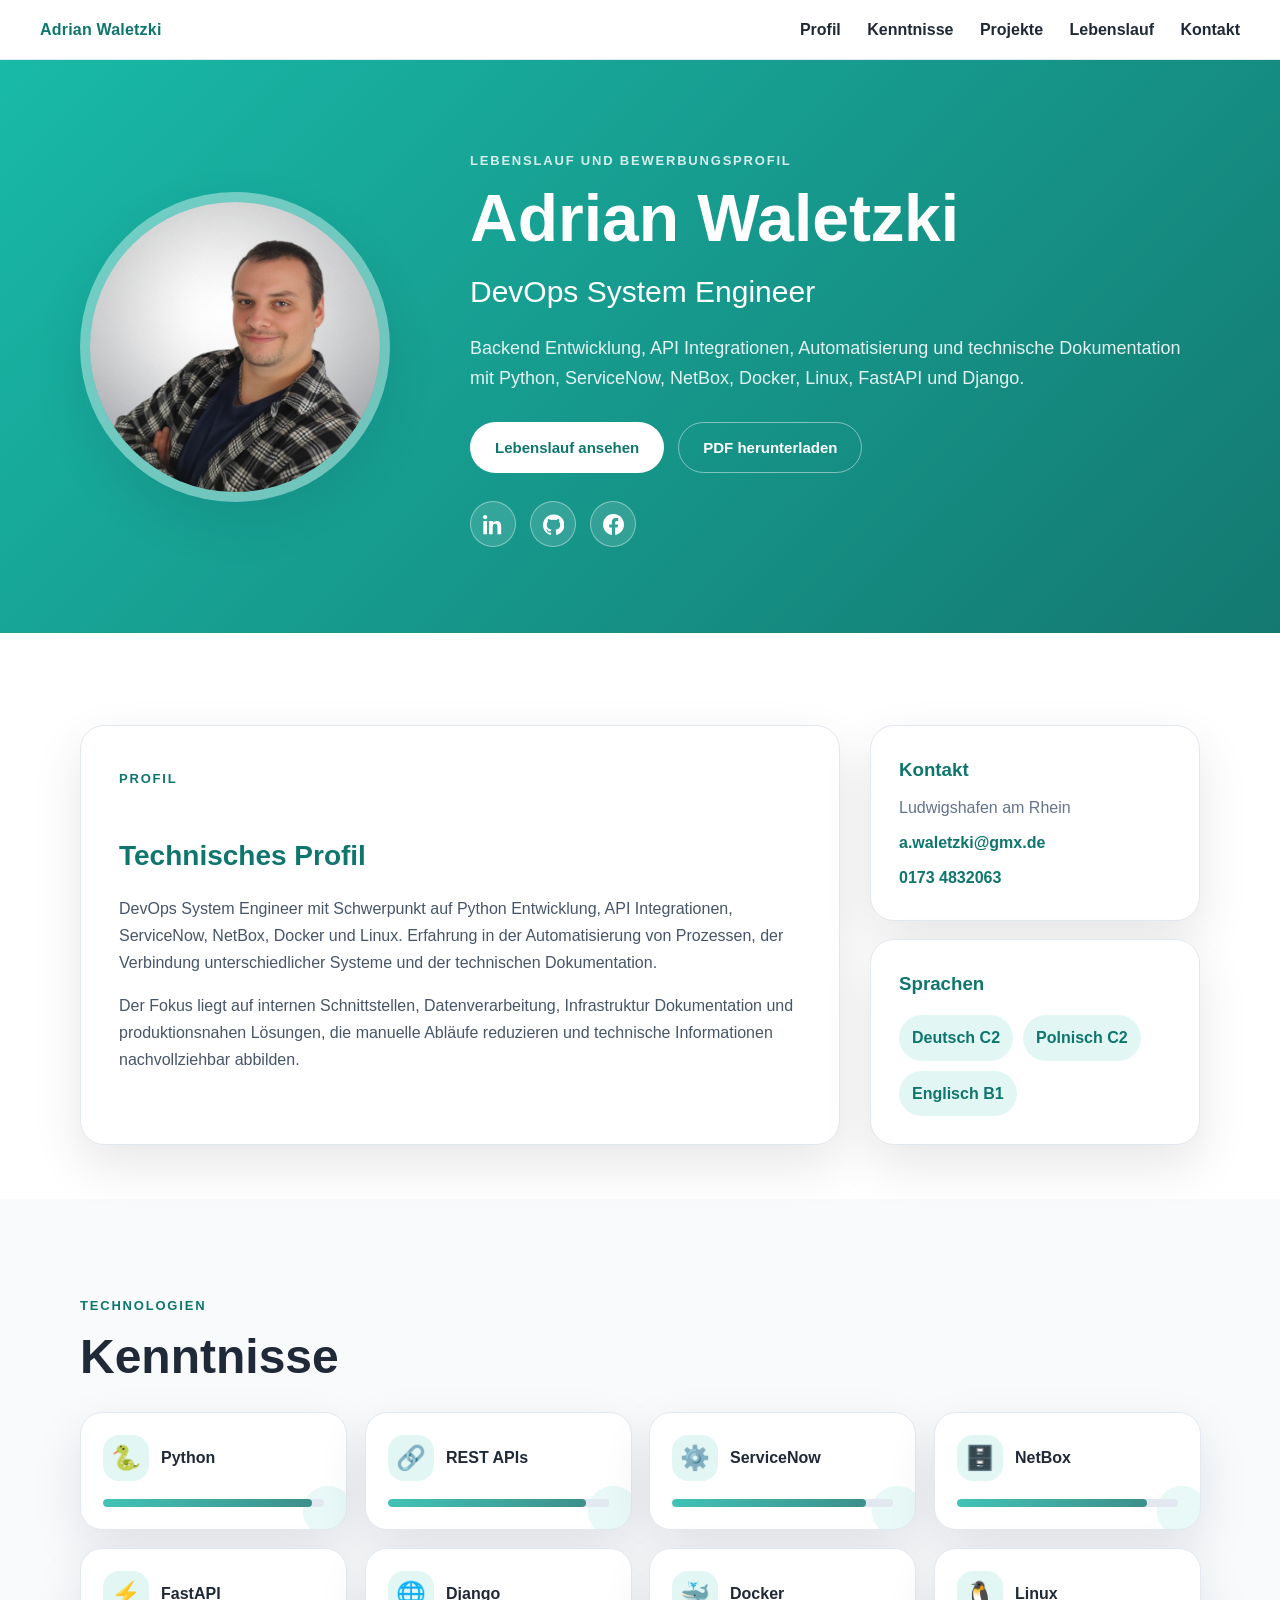
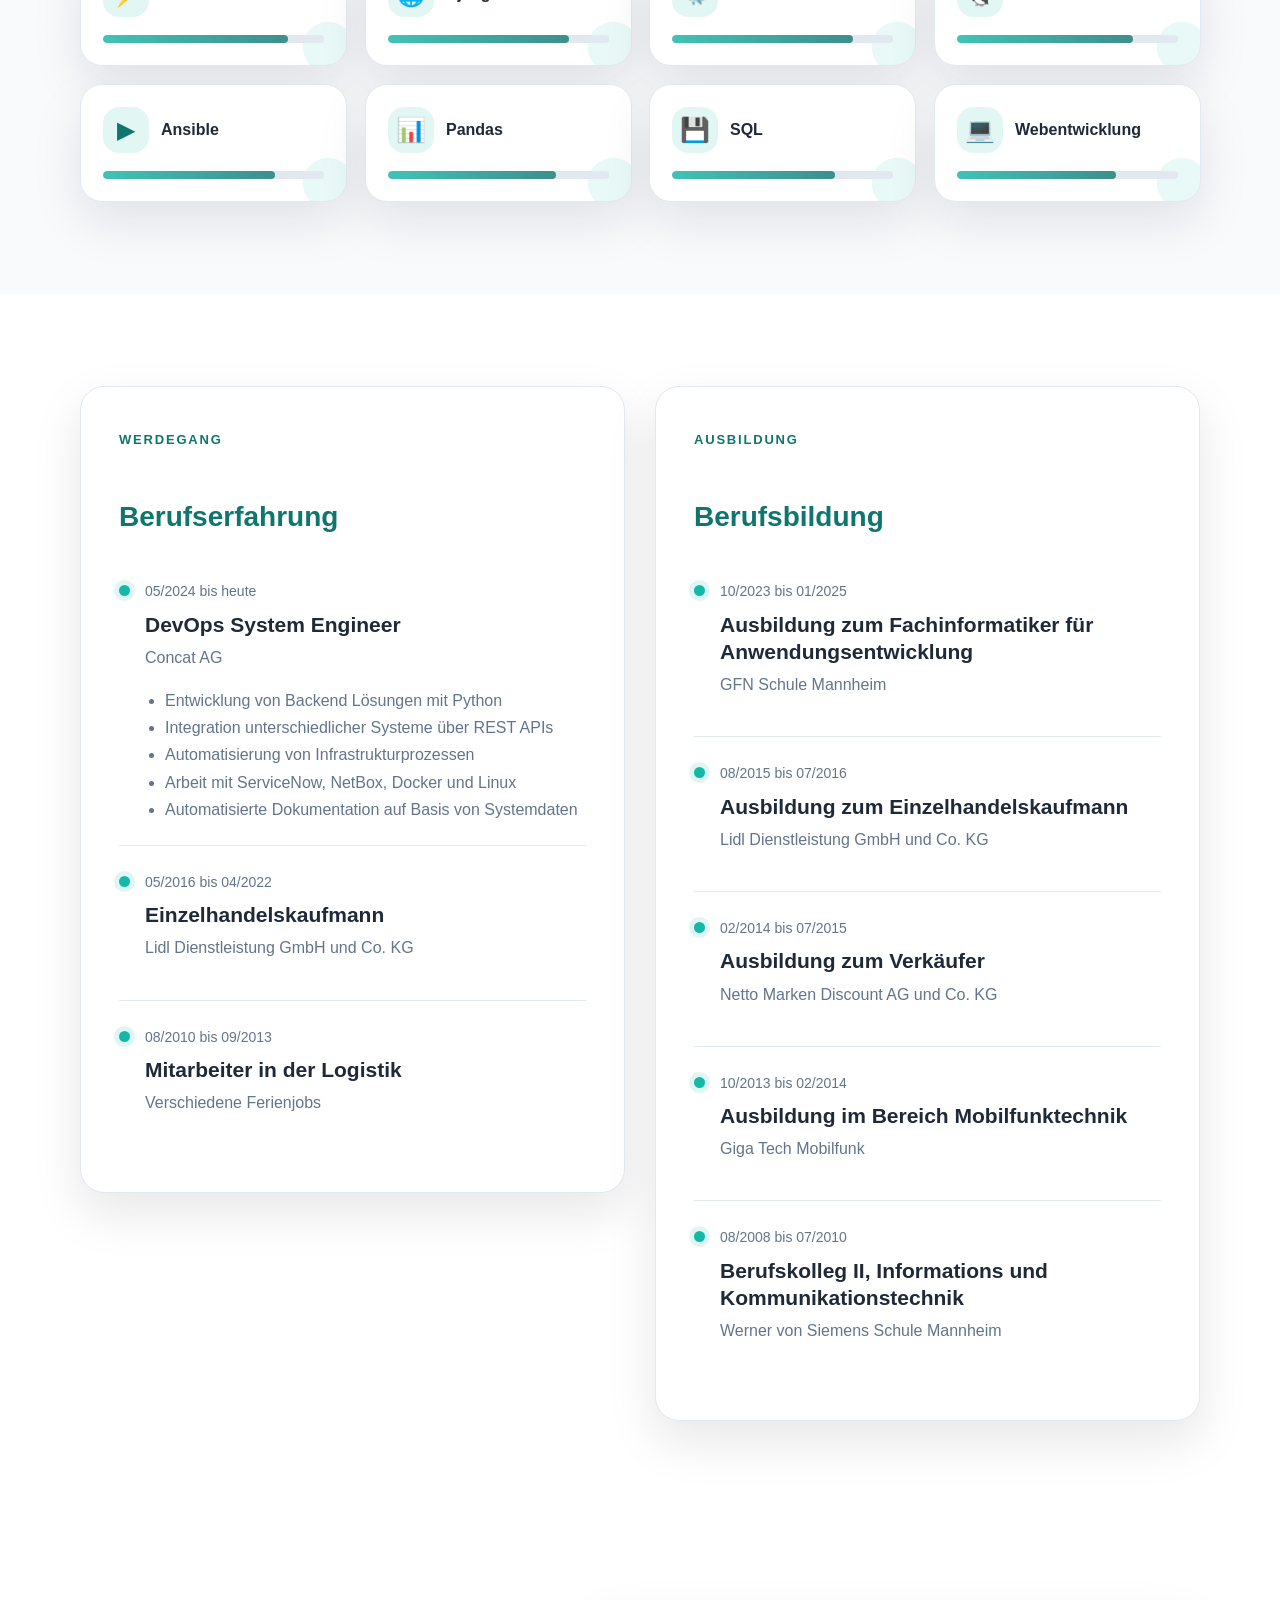
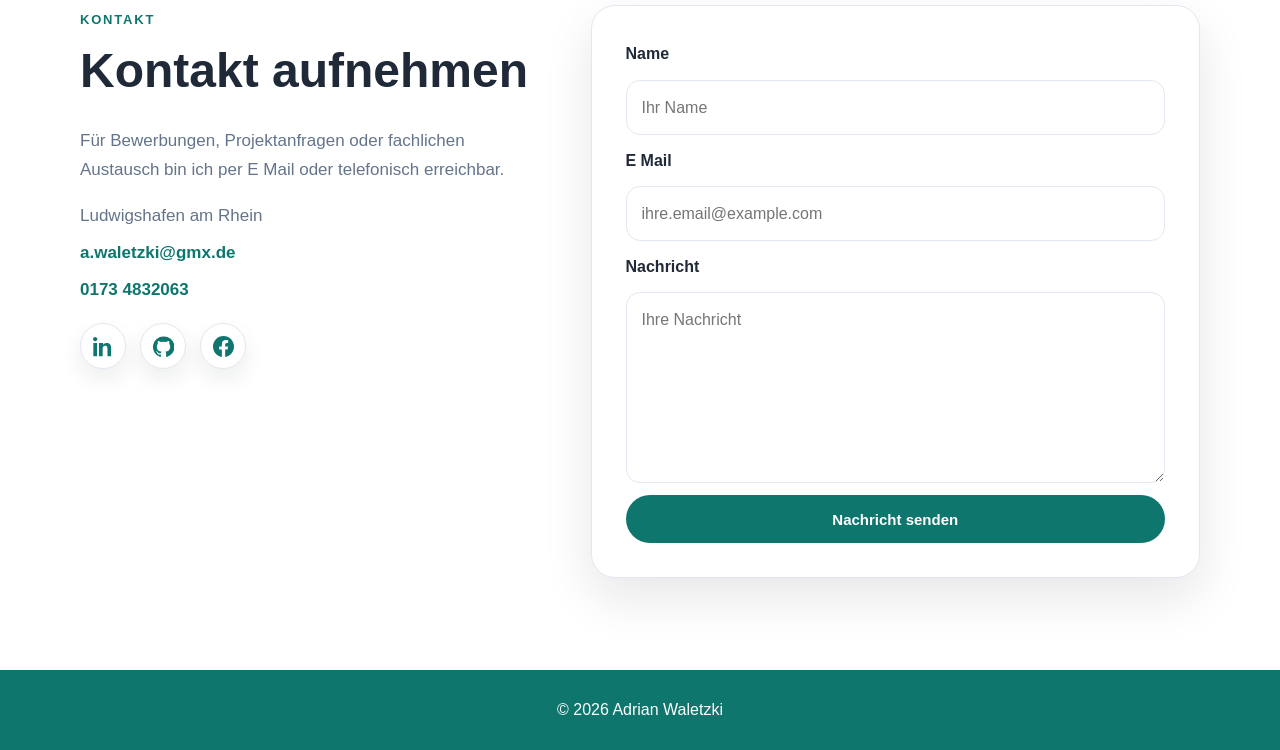
==== commit 34492a7f: "Update lebenslauf.html" ====
--- a/lebenslauf.html
+++ b/lebenslauf.html
@@ -29,10 +29,11 @@
             <h1>Adrian Waletzki</h1>
             <h2>DevOps System Engineer</h2>
             <p>Backend Entwicklung, API Integrationen, Automatisierung und technische Dokumentation mit Python, ServiceNow, NetBox, Docker, Linux, FastAPI und Django.</p>
-            <div class="cv-quick-info">
-                <span>Ludwigshafen am Rhein</span>
-                <a href="mailto:a.waletzki@gmx.de">a.waletzki@gmx.de</a>
-                <a href="tel:+491734832063">0173 4832063</a>
+            <!-- <div class="cv-quick-info"> -->
+            <div class="hero-buttons">
+                <a href="lebenslauf.html" class="btn primary">Lebenslauf ansehen</a>
+                <a href="assets/cv.pdf" class="btn secondary" target="_blank" rel="noopener">PDF herunterladen</a>
+            <!-- </div> -->
             </div>
             <div class="social-links" aria-label="Profile und externe Links">
                 <a href="https://www.linkedin.com/in/adrian-waletzki-9a94a0368/" target="_blank" rel="noopener noreferrer" aria-label="LinkedIn"><svg viewBox="0 0 24 24"><path d="M4.98 3.5C4.98 4.88 3.86 6 2.5 6S0 4.88 0 3.5 1.12 1 2.5 1s2.48 1.12 2.48 2.5zM.4 8h4.2v15H.4V8zm7.2 0h4.02v2.05h.06c.56-1.06 1.94-2.18 3.99-2.18 4.27 0 5.06 2.81 5.06 6.46V23h-4.2v-7.69c0-1.83-.03-4.19-2.55-4.19-2.56 0-2.95 2-2.95 4.06V23h-4.2V8z"/></svg></a>
